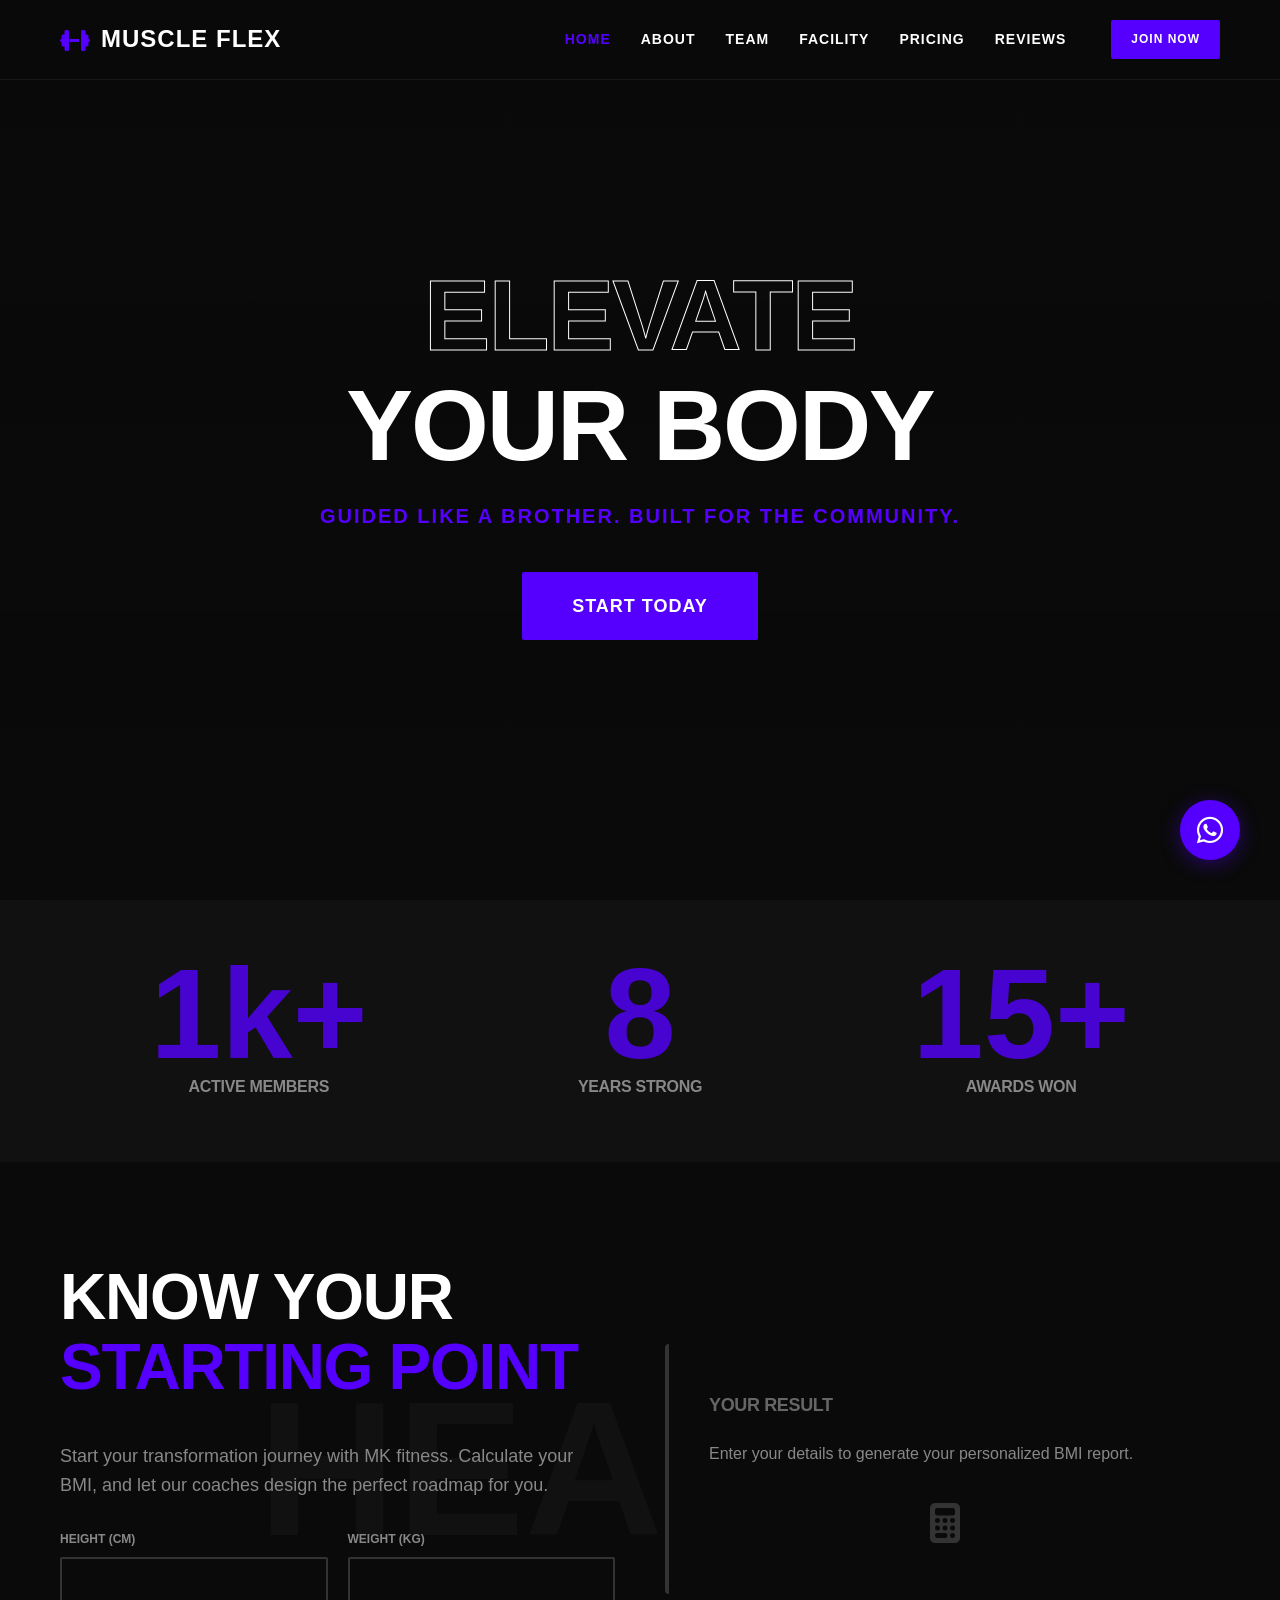
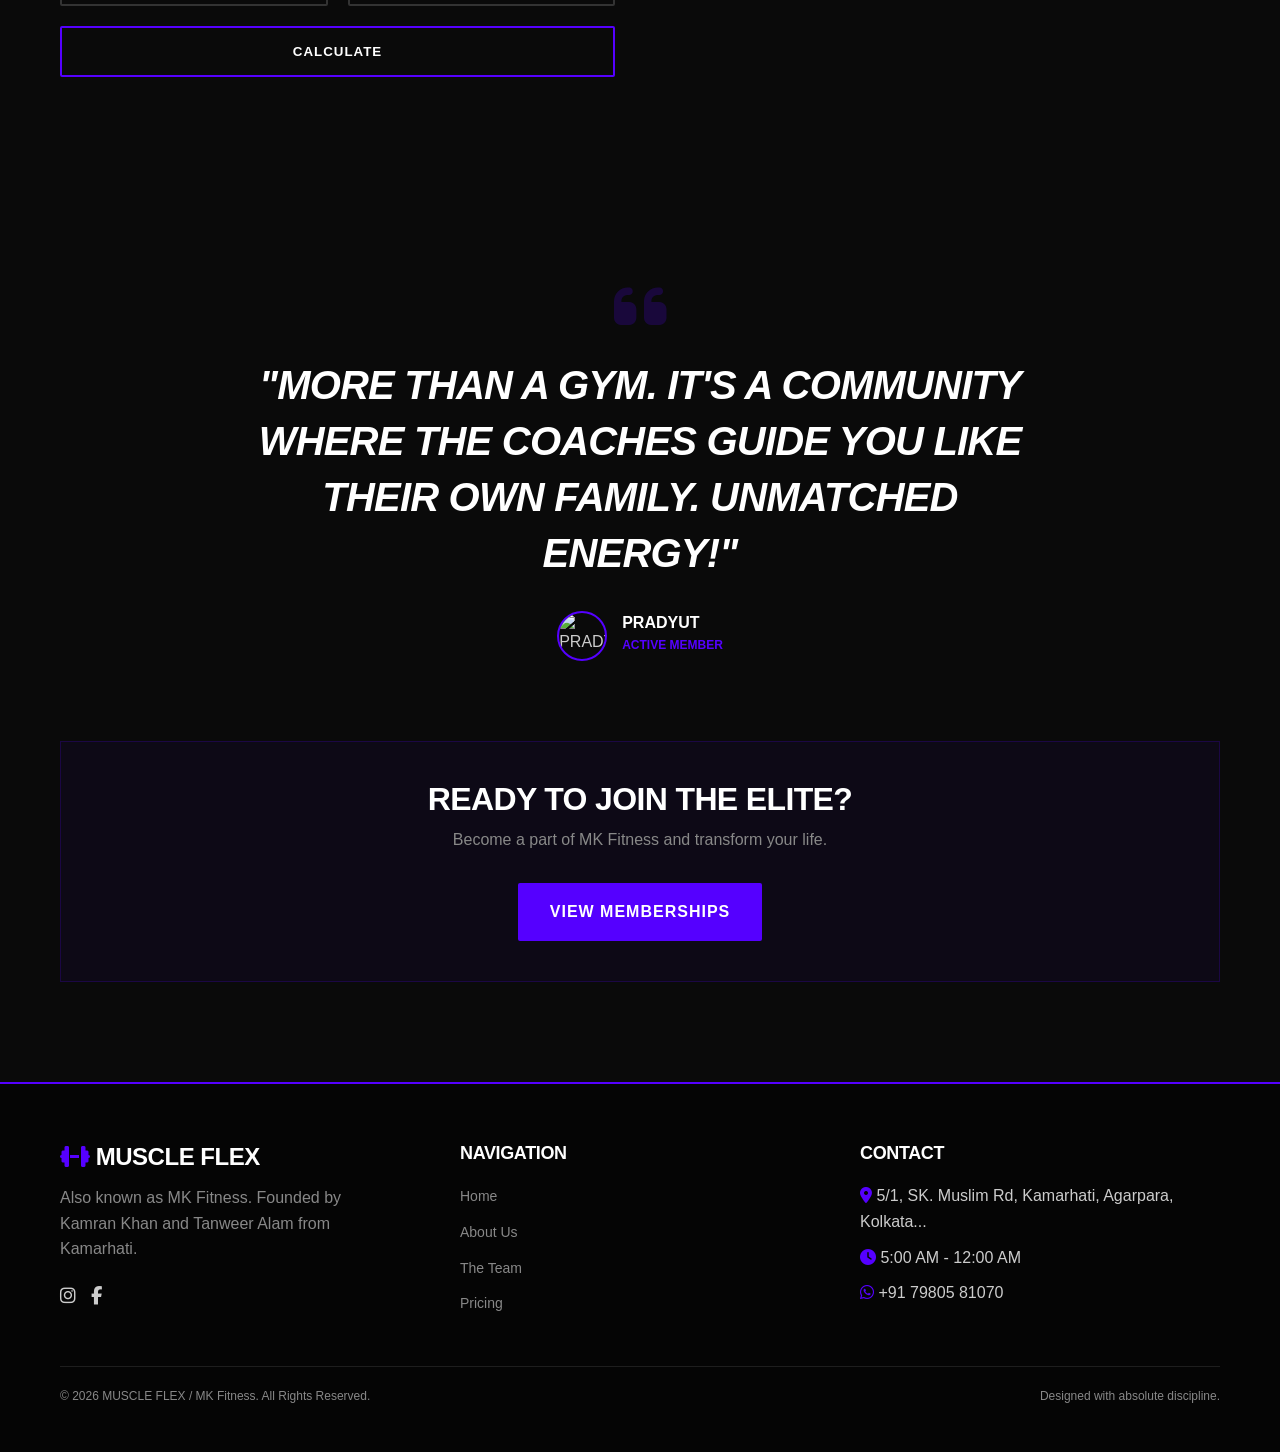
==== index.html @ 856dbb7d "Add files via upload" ====
<!DOCTYPE html>
<html lang="en">
<head>
    <meta charset="UTF-8">
    <meta name="viewport" content="width=device-width, initial-scale=1.0">
    <title>MUSCLE FLEX | MK Fitness</title>
    <meta name="description" content="MK Fitness - Guided Like a Brother. Built for the Community. Transform your body with experts Kamran Khan and Tanweer Alam in Kamarhati.">
    <!-- Font Awesome for Icons -->
    <link rel="stylesheet" href="https://cdnjs.cloudflare.com/ajax/libs/font-awesome/6.4.0/css/all.min.css">
    <link rel="stylesheet" href="style.css">
</head>
<body>

    <!-- Header Navigation -->
    <header>
        <div class="container nav-container">
            <a href="index.html" class="logo">
                <i class="fas fa-dumbbell"></i>
                MUSCLE FLEX
            </a>
            <button class="hamburger">
                <i class="fas fa-bars"></i>
            </button>
            <nav class="nav-links">
                <a href="index.html" class="active">Home</a>
                <a href="about.html">About</a>
                <a href="trainers.html">Team</a>
                <a href="gallery.html">Facility</a>
                <a href="pricing.html">Pricing</a>
                <a href="testimonials.html">Reviews</a>
                <a href="contact.html" class="btn" style="padding: 10px 20px; font-size: 12px; margin-left: 15px;">Join Now</a>
            </nav>
        </div>
    </header>

    <!-- Hero Section -->
    <section class="hero clip-bottom-right fade-in-section" style="background: linear-gradient(rgba(10, 10, 10, 0.5), rgba(10, 10, 10, 0.8)), url('assets/images/hero_bg_1772697426117.png') center/cover no-repeat; height: 100vh; display: flex; align-items: center; position: relative;">
        <div class="container section-relative text-center">
            <h1 class="hero-headline">
                <span style="color: transparent; -webkit-text-stroke: 1px var(--text-white);">ELEVATE</span>
                <br>YOUR BODY
            </h1>
            <p style="font-size: 20px; font-weight: 600; text-transform: uppercase; margin-bottom: 40px; letter-spacing: 2px;" class="text-purple">Guided Like a Brother. Built for the Community.</p>
            <a href="contact.html" class="btn" style="font-size: 18px; padding: 20px 50px;">START TODAY</a>
        </div>
    </section>

    <!-- Stats Bar -->
    <section class="stats-bar bg-dark" style="padding: 50px 0;">
        <div class="container" style="display: flex; justify-content: space-around; flex-wrap: wrap; text-align: center; gap: 30px;">
            <div class="fade-in-section delay-1">
                <div class="big-number">1k+</div>
                <h4 style="color: var(--text-muted);">ACTIVE MEMBERS</h4>
            </div>
            <div class="fade-in-section delay-2">
                <div class="big-number">8</div>
                <h4 style="color: var(--text-muted);">YEARS STRONG</h4>
            </div>
            <div class="fade-in-section delay-3">
                <div class="big-number">15+</div>
                <h4 style="color: var(--text-muted);">AWARDS WON</h4>
            </div>
        </div>
    </section>

    <!-- BMI Calculator -->
    <section class="bmi-calc section-padding bg-tertiary clip-both section-relative">
        <div class="ghost-text">HEALTH</div>
        <div class="container section-relative" style="display: grid; grid-template-columns: 1fr 1fr; gap: 50px; align-items: center;">
            <div class="fade-in-section">
                <h2 class="section-title">KNOW YOUR
                    <br><span class="text-purple">STARTING POINT</span>
                </h2>
                <p style="font-size: 18px; color: var(--text-muted);">Start your transformation journey with MK fitness. Calculate your BMI, and let our coaches design the perfect roadmap for you.</p>
                
                <form id="bmi-form" style="display: grid; grid-template-columns: 1fr 1fr; gap: 20px; margin-top: 30px;">
                    <div>
                        <label style="display: block; margin-bottom: 8px; font-size: 12px; font-weight: 700; color: var(--text-muted); text-transform: uppercase;">Height (cm)</label>
                        <input type="number" id="bmi-height" required style="width: 100%; padding: 15px; background: transparent; border: 2px solid #333; color: white; font-weight: 600; outline: none; transition: border 0.3s; border-radius: 2px;">
                    </div>
                    <div>
                        <label style="display: block; margin-bottom: 8px; font-size: 12px; font-weight: 700; color: var(--text-muted); text-transform: uppercase;">Weight (kg)</label>
                        <input type="number" id="bmi-weight" required style="width: 100%; padding: 15px; background: transparent; border: 2px solid #333; color: white; font-weight: 600; outline: none; transition: border 0.3s; border-radius: 2px;">
                    </div>
                    <button type="submit" class="btn btn-outline" style="grid-column: span 2;">CALCULATE</button>
                </form>
            </div>
            
            <div id="bmi-result" class="fade-in-section delay-2" style="background: var(--bg-primary); padding: 40px; border-left: 4px solid #333; border-radius: 4px; display: flex; flex-direction: column; justify-content: center; min-height: 250px;">
                <h3 style="color: #666; font-weight: 600; font-size: 18px;">YOUR RESULT</h3>
                <p style="color: var(--text-muted); margin-top: 10px;">Enter your details to generate your personalized BMI report.</p>
                <i class="fas fa-calculator" style="font-size: 40px; color: #333; margin-top: 20px; align-self: center;"></i>
            </div>
        </div>
    </section>

    <!-- Testimonial Snippet & CTA -->
    <section class="section-padding bg-primary clip-both">
        <div class="container text-center fade-in-section">
            <i class="fas fa-quote-left" style="font-size: 60px; color: var(--accent-purple); opacity: 0.2; margin-bottom: 20px;"></i>
            <h2 style="font-size: clamp(24px, 4vw, 40px); font-weight: 600; font-style: italic; max-width: 800px; margin: 0 auto; line-height: 1.4;">"More than a gym. It's a community where the coaches guide you like their own family. Unmatched energy!"</h2>
            <div style="margin-top: 30px; display: flex; align-items: center; justify-content: center; gap: 15px;">
                <img src="assets/images/avatar_pradyut_1772697678929.png" alt="PRADYUT" style="width: 50px; height: 50px; border-radius: 50%; border: 2px solid var(--accent-purple);">
                <div style="text-align: left;">
                    <strong style="color: var(--text-white); font-weight: 800; text-transform: uppercase; display: block; line-height: 1;">PRADYUT</strong>
                    <span style="color: var(--accent-purple); font-size: 12px; font-weight: 600;">ACTIVE MEMBER</span>
                </div>
            </div>
            
            <div style="margin-top: 80px; padding: 40px; background: rgba(85,0,255,0.05); border: 1px solid rgba(85,0,255,0.2);">
                <h3 style="font-size: 32px; margin-bottom: 10px;">READY TO JOIN THE ELITE?</h3>
                <p style="color: var(--text-muted); margin-bottom: 30px;">Become a part of MK Fitness and transform your life.</p>
                <a href="pricing.html" class="btn">VIEW MEMBERSHIPS</a>
            </div>
        </div>
    </section>

    <!-- Footer -->
    <footer>
        <div class="container">
            <div class="footer-content">
                <div class="footer-brand">
                    <h3 style="font-weight: 900;"><i class="fas fa-dumbbell text-purple"></i> MUSCLE FLEX</h3>
                    <p>Also known as MK Fitness. Founded by Kamran Khan and Tanweer Alam from Kamarhati.</p>
                    <div class="social-icons" style="margin-top: 20px;">
                        <a href="https://www.instagram.com/mk_fitness231/" target="_blank"><i class="fab fa-instagram"></i></a>
                        <a href="https://www.instagram.com/p/DUtfgLCE4Ok/" target="_blank"><i class="fab fa-facebook-f"></i></a>
                    </div>
                </div>
                
                <div class="footer-links">
                    <h4 style="color: var(--text-white); font-weight: 700;">NAVIGATION</h4>
                    <ul>
                        <li><a href="index.html">Home</a></li>
                        <li><a href="about.html">About Us</a></li>
                        <li><a href="trainers.html">The Team</a></li>
                        <li><a href="pricing.html">Pricing</a></li>
                    </ul>
                </div>

                <div class="footer-links">
                    <h4 style="color: var(--text-white); font-weight: 700;">CONTACT</h4>
                    <ul>
                        <li><i class="fas fa-map-marker-alt text-purple"></i> 5/1, SK. Muslim Rd, Kamarhati, Agarpara, Kolkata...</li>
                        <li><i class="fas fa-clock text-purple"></i> 5:00 AM - 12:00 AM</li>
                        <li><i class="fab fa-whatsapp text-purple"></i> +91 79805 81070</li>
                    </ul>
                </div>
            </div>
            
            <div class="footer-bottom">
                <p>&copy; 2026 MUSCLE FLEX / MK Fitness. All Rights Reserved.</p>
                <p>Designed with absolute discipline.</p>
            </div>
        </div>
    </footer>

    <!-- WhatsApp Floating Button -->
    <a href="https://wa.me/917980581070?text=Hi!%20I'm%20interested%20in%20joining%20MUSCLE%20FLEX%20%F0%9F%92%AA" class="whatsapp-float" target="_blank" aria-label="Chat on WhatsApp">
        <i class="fab fa-whatsapp"></i>
    </a>

    <script src="script.js"></script>
</body>
</html>
---- style.css ----
/* style.css - MUSCLE FLEX (MK Fitness) Design System */

:root {
  /* Colors */
  --bg-primary: #0A0A0A;
  --bg-secondary: #111111;
  --bg-tertiary: #161616;
  --accent-purple: #5500FF;
  --text-white: #FFFFFF;
  --text-light: #CCCCCC;
  --text-muted: #888888;
  
  /* Typography - Apple San Francisco / System UI */
  --font-system: -apple-system, BlinkMacSystemFont, "Segoe UI", Roboto, Helvetica, Arial, sans-serif, "Apple Color Emoji", "Segoe UI Emoji", "Segoe UI Symbol";
}

* {
  margin: 0;
  padding: 0;
  box-sizing: border-box;
}

html {
  scroll-behavior: smooth;
}

body {
  font-family: var(--font-system);
  background-color: var(--bg-primary);
  color: var(--text-light);
  line-height: 1.6;
  font-weight: 400;
  overflow-x: hidden;
  -webkit-font-smoothing: antialiased;
  -moz-osx-font-smoothing: grayscale;
}

/* Typography Base */
h1, h2, h3, h4, h5, h6 {
  color: var(--text-white);
  font-weight: 800; /* Apple heavy weight for headers */
  text-transform: uppercase;
  letter-spacing: -0.02em;
  line-height: 1.1;
  margin-bottom: 1rem;
}

p {
  margin-bottom: 1rem;
}

a {
  color: var(--text-white);
  text-decoration: none;
  transition: color 0.3s ease;
}

a:hover {
  color: var(--accent-purple);
}

img {
  max-width: 100%;
  display: block;
}

/* UI Elements */
.btn {
  display: inline-block;
  background-color: var(--accent-purple);
  color: var(--text-white);
  padding: 16px 32px;
  font-weight: 700;
  text-transform: uppercase;
  letter-spacing: 1px;
  border: none;
  border-radius: 2px;
  cursor: pointer;
  transition: transform 0.2s ease, background-color 0.2s ease;
  text-align: center;
}

.btn:hover {
  background-color: #6611ff; /* slightly lighter */
  transform: translateY(-2px);
  color: var(--text-white);
}

.btn-outline {
  background-color: transparent;
  border: 2px solid var(--accent-purple);
  color: var(--text-white);
}

.btn-outline:hover {
  background-color: var(--accent-purple);
}

/* Utilities */
.text-purple { color: var(--accent-purple); }
.text-white { color: var(--text-white); }
.text-muted { color: var(--text-muted); }
.bg-dark { background-color: var(--bg-secondary); }
.bg-darker { background-color: var(--bg-tertiary); }
.bg-purple { background-color: var(--accent-purple); }

.container {
  width: 100%;
  max-width: 1200px;
  margin: 0 auto;
  padding: 0 20px;
}

.section-padding {
  padding: 100px 0;
}

.text-center { text-align: center; }

/* Structural Effects */
.clip-bottom-right {
  clip-path: polygon(0 0, 100% 0, 100% 90%, 0 100%);
}

.clip-top-left {
  clip-path: polygon(0 10%, 100% 0, 100% 100%, 0 100%);
}

.clip-both {
  clip-path: polygon(0 5%, 100% 0, 100% 95%, 0 100%);
}

/* Backgrounds & Textures */
.ghost-text {
  position: absolute;
  top: 50%;
  left: 50%;
  transform: translate(-50%, -50%);
  font-size: clamp(100px, 15vw, 250px);
  font-weight: 900;
  color: rgba(255, 255, 255, 0.03);
  white-space: nowrap;
  pointer-events: none;
  z-index: 0;
  text-transform: uppercase;
  user-select: none;
}

.section-relative {
  position: relative;
  z-index: 1;
}

/* Typography specifics */
.hero-headline {
  font-size: clamp(50px, 8vw, 100px);
  margin-bottom: 20px;
}

.section-title {
  font-size: clamp(36px, 5vw, 64px);
  position: relative;
  display: inline-block;
  margin-bottom: 40px;
}

.big-number {
  font-size: clamp(80px, 10vw, 160px);
  font-weight: 900;
  color: var(--accent-purple);
  line-height: 1;
  opacity: 0.8;
  display: block;
}

.purple-slash {
  width: 4px;
  height: 80px;
  background-color: var(--accent-purple);
  transform: rotate(15deg);
  display: inline-block;
  margin: 0 20px;
}

/* Navigation */
header {
  position: fixed;
  top: 0;
  left: 0;
  width: 100%;
  z-index: 100;
  background-color: rgba(10, 10, 10, 0.9);
  backdrop-filter: blur(10px);
  padding: 20px 0;
  border-bottom: 1px solid rgba(255, 255, 255, 0.05);
  transition: all 0.3s ease;
}

header.scrolled {
  padding: 15px 0;
  background-color: rgba(10, 10, 10, 0.95);
}

.nav-container {
  display: flex;
  justify-content: space-between;
  align-items: center;
}

.logo {
  font-size: 24px;
  font-weight: 900;
  color: var(--text-white);
  display: flex;
  align-items: center;
  gap: 10px;
  letter-spacing: 1px;
}

.logo i {
  color: var(--accent-purple);
}

.nav-links {
  display: flex;
  gap: 30px;
  align-items: center;
}

.nav-links a {
  font-size: 14px;
  font-weight: 600;
  text-transform: uppercase;
  letter-spacing: 1px;
}

.nav-links a.active {
  color: var(--accent-purple);
}

.social-icons {
  display: flex;
  gap: 15px;
}

.social-icons a {
  color: var(--text-light);
  font-size: 18px;
}

.social-icons a:hover {
  color: var(--accent-purple);
  transform: scale(1.1);
}

.hamburger {
  display: none;
  cursor: pointer;
  background: none;
  border: none;
  color: white;
  font-size: 24px;
}

/* Footer */
footer {
  background-color: #050505;
  padding: 60px 0 30px;
  border-top: 2px solid var(--accent-purple);
}

.footer-content {
  display: grid;
  grid-template-columns: repeat(auto-fit, minmax(250px, 1fr));
  gap: 40px;
  margin-bottom: 40px;
}

.footer-brand h3 {
  font-size: 24px;
  margin-bottom: 15px;
}

.footer-brand p {
  color: var(--text-muted);
  max-width: 300px;
}

.footer-links h4 {
  font-size: 18px;
  margin-bottom: 20px;
}

.footer-links ul {
  list-style: none;
}

.footer-links li {
  margin-bottom: 10px;
}

.footer-links a {
  color: var(--text-muted);
  font-size: 14px;
}

.footer-links a:hover {
  color: var(--accent-purple);
  padding-left: 5px;
}

.footer-bottom {
  border-top: 1px solid rgba(255, 255, 255, 0.1);
  padding-top: 20px;
  display: flex;
  justify-content: space-between;
  align-items: center;
  color: var(--text-muted);
  font-size: 12px;
}

/* Floating WhatsApp Button */
.whatsapp-float {
  position: fixed;
  width: 60px;
  height: 60px;
  bottom: 40px;
  right: 40px;
  background-color: var(--accent-purple);
  color: #FFF;
  border-radius: 50px;
  text-align: center;
  font-size: 30px;
  box-shadow: 0px 4px 20px rgba(85, 0, 255, 0.4);
  z-index: 1000;
  display: flex;
  align-items: center;
  justify-content: center;
  transition: all 0.3s ease;
  animation: pulse-purple 2s infinite;
}

.whatsapp-float:hover {
  transform: scale(1.1);
  color: white;
}

@keyframes pulse-purple {
  0% { box-shadow: 0 0 0 0 rgba(85, 0, 255, 0.7); }
  70% { box-shadow: 0 0 0 15px rgba(85, 0, 255, 0); }
  100% { box-shadow: 0 0 0 0 rgba(85, 0, 255, 0); }
}

/* Animations */
.fade-in-section {
  opacity: 0;
  transform: translateY(30px);
  transition: opacity 0.8s ease-out, transform 0.8s ease-out;
  will-change: opacity, visibility;
}

.fade-in-section.is-visible {
  opacity: 1;
  transform: none;
}

.delay-1 { transition-delay: 0.1s; }
.delay-2 { transition-delay: 0.2s; }
.delay-3 { transition-delay: 0.3s; }

/* Responsive adjustments */
@media (max-width: 992px) {
  .nav-links {
    display: none;
  }
  
  .hamburger {
    display: block;
  }

  .nav-links.active {
    display: flex;
    flex-direction: column;
    position: absolute;
    top: 100%;
    left: 0;
    width: 100%;
    background-color: var(--bg-primary);
    padding: 20px;
    border-bottom: 1px solid rgba(255, 255, 255, 0.1);
  }

  .clip-bottom-right { clip-path: polygon(0 0, 100% 0, 100% 95%, 0 100%); }
  .clip-top-left { clip-path: polygon(0 5%, 100% 0, 100% 100%, 0 100%); }
}

@media (max-width: 768px) {
  .section-padding { padding: 60px 0; }
  .whatsapp-float { bottom: 20px; right: 20px; width: 50px; height: 50px; font-size: 24px; }
  .footer-bottom { flex-direction: column; gap: 10px; text-align: center; }
}
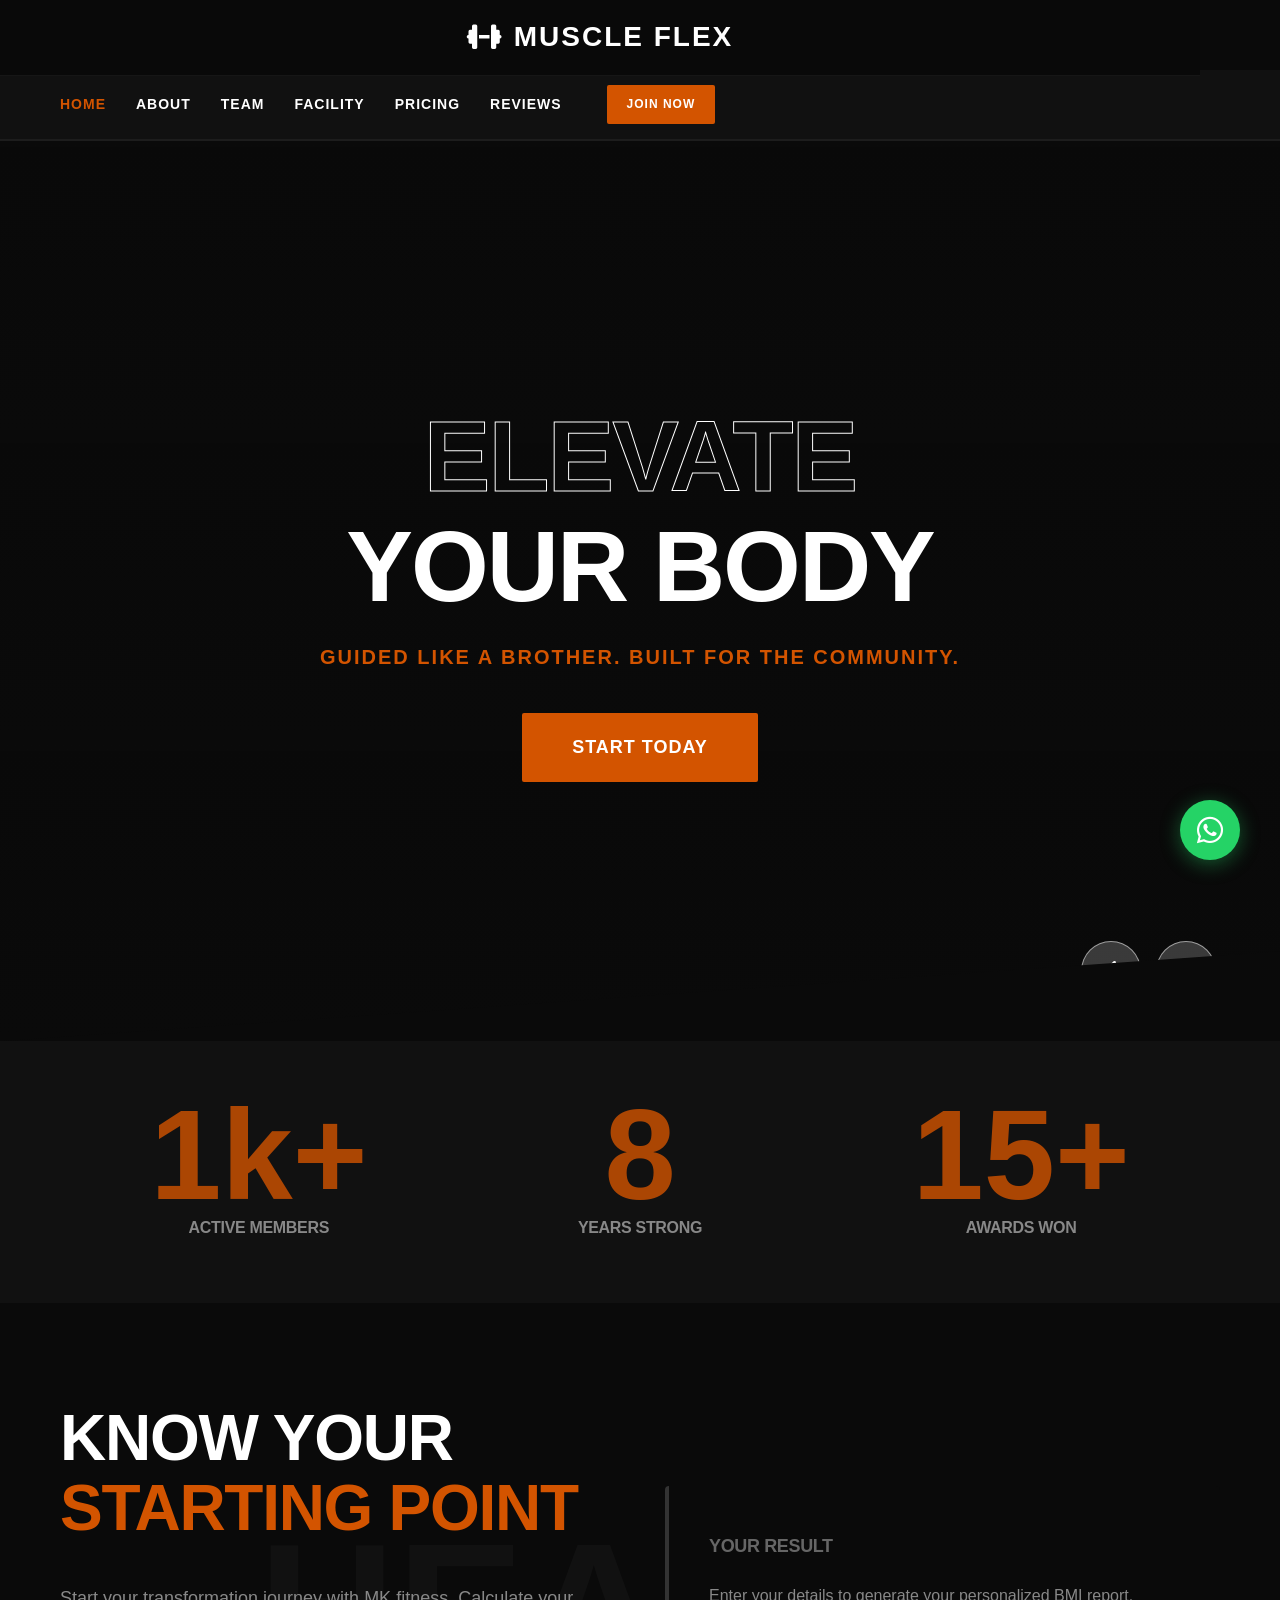
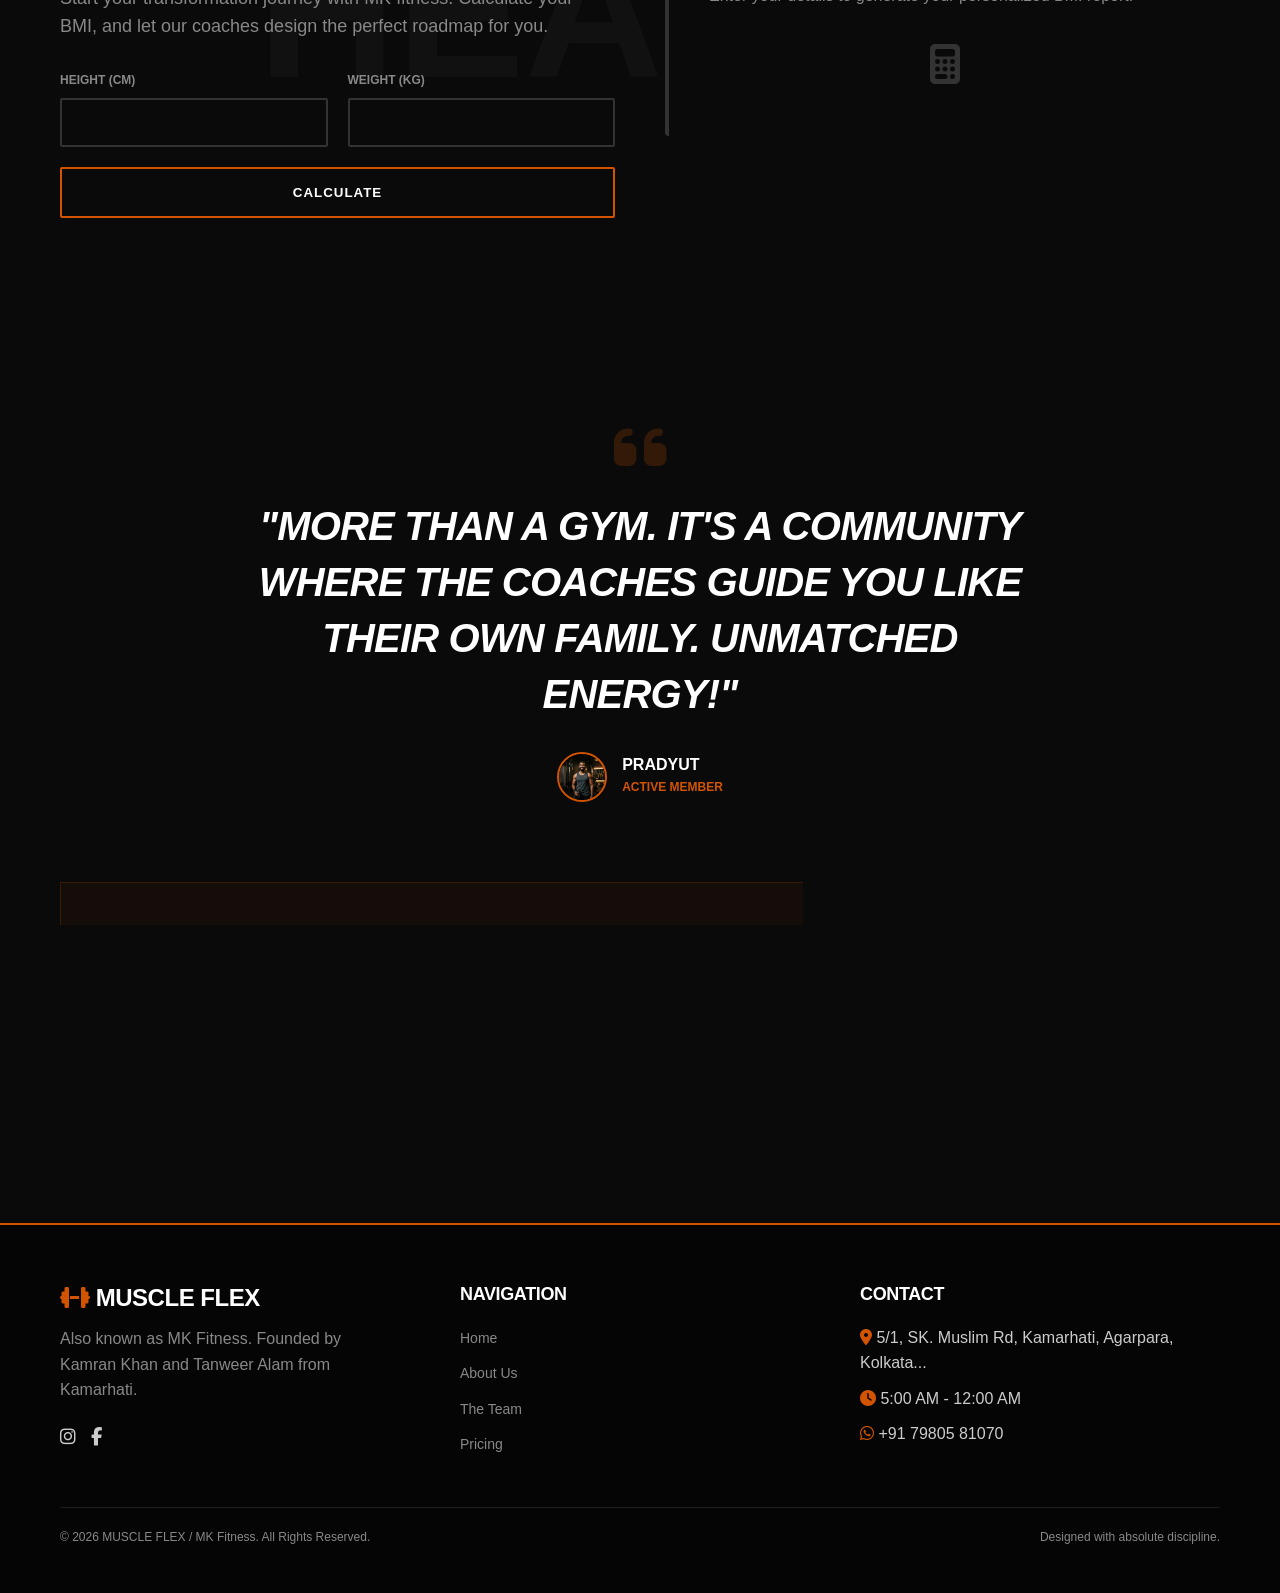
==== commit f36345f1: "Update index.html" ====
--- a/index.html
+++ b/index.html
@@ -1,53 +1,94 @@
 <!DOCTYPE html>
 <html lang="en">
+
 <head>
     <meta charset="UTF-8">
     <meta name="viewport" content="width=device-width, initial-scale=1.0">
     <title>MUSCLE FLEX | MK Fitness</title>
-    <meta name="description" content="MK Fitness - Guided Like a Brother. Built for the Community. Transform your body with experts Kamran Khan and Tanweer Alam in Kamarhati.">
+    <meta name="description"
+        content="MK Fitness - Guided Like a Brother. Built for the Community. Transform your body with experts Kamran Khan and Tanweer Alam in Kamarhati.">
     <!-- Font Awesome for Icons -->
     <link rel="stylesheet" href="https://cdnjs.cloudflare.com/ajax/libs/font-awesome/6.4.0/css/all.min.css">
     <link rel="stylesheet" href="style.css">
 </head>
+
 <body>
 
     <!-- Header Navigation -->
     <header>
-        <div class="container nav-container">
+        <div class="container logo-container">
             <a href="index.html" class="logo">
                 <i class="fas fa-dumbbell"></i>
                 MUSCLE FLEX
             </a>
-            <button class="hamburger">
-                <i class="fas fa-bars"></i>
-            </button>
-            <nav class="nav-links">
-                <a href="index.html" class="active">Home</a>
-                <a href="about.html">About</a>
-                <a href="trainers.html">Team</a>
-                <a href="gallery.html">Facility</a>
-                <a href="pricing.html">Pricing</a>
-                <a href="testimonials.html">Reviews</a>
-                <a href="contact.html" class="btn" style="padding: 10px 20px; font-size: 12px; margin-left: 15px;">Join Now</a>
-            </nav>
         </div>
     </header>
+    <div class="main-nav">
+        <div class="container" style="position: relative;">
+            <button class="nav-scroll-btn scroll-left"><i class="fas fa-chevron-left"></i></button>
+            <div class="nav-scroll-container">
+                <nav class="nav-links">
+                    <a href="index.html">Home</a>
+                    <a href="about.html">About</a>
+                    <a href="trainers.html">Team</a>
+                    <a href="gallery.html">Facility</a>
+                    <a href="pricing.html">Pricing</a>
+                    <a href="testimonials.html">Reviews</a>
+                    <a href="contact.html" class="btn" style="padding: 10px 20px; font-size: 12px; margin-left: 15px;">Join Now</a>
+                </nav>
+            </div>
+            <button class="nav-scroll-btn scroll-right"><i class="fas fa-chevron-right"></i></button>
+        </div>
+    </div>
 
     <!-- Hero Section -->
-    <section class="hero clip-bottom-right fade-in-section" style="background: linear-gradient(rgba(10, 10, 10, 0.5), rgba(10, 10, 10, 0.8)), url('assets/images/hero_bg_1772697426117.png') center/cover no-repeat; height: 100vh; display: flex; align-items: center; position: relative;">
+    <section class="hero clip-bottom-right fade-in-section"
+        style="height: 100vh; display: flex; align-items: center; position: relative;">
+
+        <!-- Image Slider -->
+        <div class="hero-slider" id="homeSlider">
+            <div class="hero-slide active" style="background-image: url('assets/images/hero_bg_1772697426117.png');">
+            </div>
+            <div class="hero-slide"
+                style="background-image: url('https://images.unsplash.com/photo-1534438327276-14e5300c3a48?q=80&w=1470&auto=format&fit=crop');">
+            </div>
+            <div class="hero-slide"
+                style="background-image: url('https://images.unsplash.com/photo-1581009146145-b5ef050c2e1e?q=80&w=1470&auto=format&fit=crop');">
+            </div>
+            <div class="hero-slide"
+                style="background-image: url('https://images.unsplash.com/photo-1540497077202-7c8a3999166f?q=80&w=1470&auto=format&fit=crop');">
+            </div>
+            <div class="hero-slide"
+                style="background-image: url('https://images.unsplash.com/photo-1517836357463-d25dfeac3438?q=80&w=1470&auto=format&fit=crop');">
+            </div>
+            <div class="hero-slide"
+                style="background-image: url('https://images.unsplash.com/photo-1571019614242-c5c5dee9f50b?q=80&w=1470&auto=format&fit=crop');">
+            </div>
+            <div class="hero-slide"
+                style="background-image: url('https://images.unsplash.com/photo-1554224155-6726b3ff858f?q=80&w=1511&auto=format&fit=crop');">
+            </div>
+        </div>
+
+        <div class="slider-controls">
+            <button class="slider-btn prev-slide" id="sliderPrev"><i class="fas fa-chevron-left"></i></button>
+            <button class="slider-btn next-slide" id="sliderNext"><i class="fas fa-chevron-right"></i></button>
+        </div>
+
         <div class="container section-relative text-center">
             <h1 class="hero-headline">
                 <span style="color: transparent; -webkit-text-stroke: 1px var(--text-white);">ELEVATE</span>
                 <br>YOUR BODY
             </h1>
-            <p style="font-size: 20px; font-weight: 600; text-transform: uppercase; margin-bottom: 40px; letter-spacing: 2px;" class="text-purple">Guided Like a Brother. Built for the Community.</p>
+            <p style="font-size: 20px; font-weight: 600; text-transform: uppercase; margin-bottom: 40px; letter-spacing: 2px;"
+                class="text-orange">Guided Like a Brother. Built for the Community.</p>
             <a href="contact.html" class="btn" style="font-size: 18px; padding: 20px 50px;">START TODAY</a>
         </div>
     </section>
 
     <!-- Stats Bar -->
     <section class="stats-bar bg-dark" style="padding: 50px 0;">
-        <div class="container" style="display: flex; justify-content: space-around; flex-wrap: wrap; text-align: center; gap: 30px;">
+        <div class="container"
+            style="display: flex; justify-content: space-around; flex-wrap: wrap; text-align: center; gap: 30px;">
             <div class="fade-in-section delay-1">
                 <div class="big-number">1k+</div>
                 <h4 style="color: var(--text-muted);">ACTIVE MEMBERS</h4>
@@ -66,30 +107,41 @@
     <!-- BMI Calculator -->
     <section class="bmi-calc section-padding bg-tertiary clip-both section-relative">
         <div class="ghost-text">HEALTH</div>
-        <div class="container section-relative" style="display: grid; grid-template-columns: 1fr 1fr; gap: 50px; align-items: center;">
+        <div class="container section-relative"
+            style="display: grid; grid-template-columns: 1fr 1fr; gap: 50px; align-items: center;">
             <div class="fade-in-section">
                 <h2 class="section-title">KNOW YOUR
-                    <br><span class="text-purple">STARTING POINT</span>
+                    <br><span class="text-orange">STARTING POINT</span>
                 </h2>
-                <p style="font-size: 18px; color: var(--text-muted);">Start your transformation journey with MK fitness. Calculate your BMI, and let our coaches design the perfect roadmap for you.</p>
-                
+                <p style="font-size: 18px; color: var(--text-muted);">Start your transformation journey with MK fitness.
+                    Calculate your BMI, and let our coaches design the perfect roadmap for you.</p>
+
                 <form id="bmi-form" style="display: grid; grid-template-columns: 1fr 1fr; gap: 20px; margin-top: 30px;">
                     <div>
-                        <label style="display: block; margin-bottom: 8px; font-size: 12px; font-weight: 700; color: var(--text-muted); text-transform: uppercase;">Height (cm)</label>
-                        <input type="number" id="bmi-height" required style="width: 100%; padding: 15px; background: transparent; border: 2px solid #333; color: white; font-weight: 600; outline: none; transition: border 0.3s; border-radius: 2px;">
+                        <label
+                            style="display: block; margin-bottom: 8px; font-size: 12px; font-weight: 700; color: var(--text-muted); text-transform: uppercase;">Height
+                            (cm)</label>
+                        <input type="number" id="bmi-height" required
+                            style="width: 100%; padding: 15px; background: transparent; border: 2px solid #333; color: white; font-weight: 600; outline: none; transition: border 0.3s; border-radius: 2px;">
                     </div>
                     <div>
-                        <label style="display: block; margin-bottom: 8px; font-size: 12px; font-weight: 700; color: var(--text-muted); text-transform: uppercase;">Weight (kg)</label>
-                        <input type="number" id="bmi-weight" required style="width: 100%; padding: 15px; background: transparent; border: 2px solid #333; color: white; font-weight: 600; outline: none; transition: border 0.3s; border-radius: 2px;">
+                        <label
+                            style="display: block; margin-bottom: 8px; font-size: 12px; font-weight: 700; color: var(--text-muted); text-transform: uppercase;">Weight
+                            (kg)</label>
+                        <input type="number" id="bmi-weight" required
+                            style="width: 100%; padding: 15px; background: transparent; border: 2px solid #333; color: white; font-weight: 600; outline: none; transition: border 0.3s; border-radius: 2px;">
                     </div>
                     <button type="submit" class="btn btn-outline" style="grid-column: span 2;">CALCULATE</button>
                 </form>
             </div>
-            
-            <div id="bmi-result" class="fade-in-section delay-2" style="background: var(--bg-primary); padding: 40px; border-left: 4px solid #333; border-radius: 4px; display: flex; flex-direction: column; justify-content: center; min-height: 250px;">
+
+            <div id="bmi-result" class="fade-in-section delay-2"
+                style="background: var(--bg-primary); padding: 40px; border-left: 4px solid #333; border-radius: 4px; display: flex; flex-direction: column; justify-content: center; min-height: 250px;">
                 <h3 style="color: #666; font-weight: 600; font-size: 18px;">YOUR RESULT</h3>
-                <p style="color: var(--text-muted); margin-top: 10px;">Enter your details to generate your personalized BMI report.</p>
-                <i class="fas fa-calculator" style="font-size: 40px; color: #333; margin-top: 20px; align-self: center;"></i>
+                <p style="color: var(--text-muted); margin-top: 10px;">Enter your details to generate your personalized
+                    BMI report.</p>
+                <i class="fas fa-calculator"
+                    style="font-size: 40px; color: #333; margin-top: 20px; align-self: center;"></i>
             </div>
         </div>
     </section>
@@ -97,19 +149,27 @@
     <!-- Testimonial Snippet & CTA -->
     <section class="section-padding bg-primary clip-both">
         <div class="container text-center fade-in-section">
-            <i class="fas fa-quote-left" style="font-size: 60px; color: var(--accent-purple); opacity: 0.2; margin-bottom: 20px;"></i>
-            <h2 style="font-size: clamp(24px, 4vw, 40px); font-weight: 600; font-style: italic; max-width: 800px; margin: 0 auto; line-height: 1.4;">"More than a gym. It's a community where the coaches guide you like their own family. Unmatched energy!"</h2>
+            <i class="fas fa-quote-left"
+                style="font-size: 60px; color: var(--accent-orange); opacity: 0.2; margin-bottom: 20px;"></i>
+            <h2
+                style="font-size: clamp(24px, 4vw, 40px); font-weight: 600; font-style: italic; max-width: 800px; margin: 0 auto; line-height: 1.4;">
+                "More than a gym. It's a community where the coaches guide you like their own family. Unmatched energy!"
+            </h2>
             <div style="margin-top: 30px; display: flex; align-items: center; justify-content: center; gap: 15px;">
-                <img src="assets/images/avatar_pradyut_1772697678929.png" alt="PRADYUT" style="width: 50px; height: 50px; border-radius: 50%; border: 2px solid var(--accent-purple);">
+                <img src="assets/images/avatar_pradyut_1772697678929.png" alt="PRADYUT"
+                    style="width: 50px; height: 50px; border-radius: 50%; border: 2px solid var(--accent-orange);">
                 <div style="text-align: left;">
-                    <strong style="color: var(--text-white); font-weight: 800; text-transform: uppercase; display: block; line-height: 1;">PRADYUT</strong>
-                    <span style="color: var(--accent-purple); font-size: 12px; font-weight: 600;">ACTIVE MEMBER</span>
-                </div>
-            </div>
-            
-            <div style="margin-top: 80px; padding: 40px; background: rgba(85,0,255,0.05); border: 1px solid rgba(85,0,255,0.2);">
+                    <strong
+                        style="color: var(--text-white); font-weight: 800; text-transform: uppercase; display: block; line-height: 1;">PRADYUT</strong>
+                    <span style="color: var(--accent-orange); font-size: 12px; font-weight: 600;">ACTIVE MEMBER</span>
+                </div>
+            </div>
+
+            <div
+                style="margin-top: 80px; padding: 40px; background: rgba(211,84,0,0.05); border: 1px solid rgba(211,84,0,0.2);">
                 <h3 style="font-size: 32px; margin-bottom: 10px;">READY TO JOIN THE ELITE?</h3>
-                <p style="color: var(--text-muted); margin-bottom: 30px;">Become a part of MK Fitness and transform your life.</p>
+                <p style="color: var(--text-muted); margin-bottom: 30px;">Become a part of MK Fitness and transform your
+                    life.</p>
                 <a href="pricing.html" class="btn">VIEW MEMBERSHIPS</a>
             </div>
         </div>
@@ -120,14 +180,16 @@
         <div class="container">
             <div class="footer-content">
                 <div class="footer-brand">
-                    <h3 style="font-weight: 900;"><i class="fas fa-dumbbell text-purple"></i> MUSCLE FLEX</h3>
+                    <h3 style="font-weight: 900;"><i class="fas fa-dumbbell text-orange"></i> MUSCLE FLEX</h3>
                     <p>Also known as MK Fitness. Founded by Kamran Khan and Tanweer Alam from Kamarhati.</p>
                     <div class="social-icons" style="margin-top: 20px;">
-                        <a href="https://www.instagram.com/mk_fitness231/" target="_blank"><i class="fab fa-instagram"></i></a>
-                        <a href="https://www.instagram.com/p/DUtfgLCE4Ok/" target="_blank"><i class="fab fa-facebook-f"></i></a>
+                        <a href="https://www.instagram.com/mk_fitness231/" target="_blank"><i
+                                class="fab fa-instagram"></i></a>
+                        <a href="https://www.instagram.com/p/DUtfgLCE4Ok/" target="_blank"><i
+                                class="fab fa-facebook-f"></i></a>
                     </div>
                 </div>
-                
+
                 <div class="footer-links">
                     <h4 style="color: var(--text-white); font-weight: 700;">NAVIGATION</h4>
                     <ul>
@@ -141,13 +203,14 @@
                 <div class="footer-links">
                     <h4 style="color: var(--text-white); font-weight: 700;">CONTACT</h4>
                     <ul>
-                        <li><i class="fas fa-map-marker-alt text-purple"></i> 5/1, SK. Muslim Rd, Kamarhati, Agarpara, Kolkata...</li>
-                        <li><i class="fas fa-clock text-purple"></i> 5:00 AM - 12:00 AM</li>
-                        <li><i class="fab fa-whatsapp text-purple"></i> +91 79805 81070</li>
+                        <li><i class="fas fa-map-marker-alt text-orange"></i> 5/1, SK. Muslim Rd, Kamarhati, Agarpara,
+                            Kolkata...</li>
+                        <li><i class="fas fa-clock text-orange"></i> 5:00 AM - 12:00 AM</li>
+                        <li><i class="fab fa-whatsapp text-orange"></i> +91 79805 81070</li>
                     </ul>
                 </div>
             </div>
-            
+
             <div class="footer-bottom">
                 <p>&copy; 2026 MUSCLE FLEX / MK Fitness. All Rights Reserved.</p>
                 <p>Designed with absolute discipline.</p>
@@ -156,10 +219,12 @@
     </footer>
 
     <!-- WhatsApp Floating Button -->
-    <a href="https://wa.me/917980581070?text=Hi!%20I'm%20interested%20in%20joining%20MUSCLE%20FLEX%20%F0%9F%92%AA" class="whatsapp-float" target="_blank" aria-label="Chat on WhatsApp">
+    <a href="https://wa.me/917980581070?text=Hi!%20I'm%20interested%20in%20joining%20MUSCLE%20FLEX%20%F0%9F%92%AA"
+        class="whatsapp-float" target="_blank" aria-label="Chat on WhatsApp">
         <i class="fab fa-whatsapp"></i>
     </a>
 
     <script src="script.js"></script>
 </body>
+
 </html>
--- a/style.css
+++ b/style.css
@@ -5,11 +5,12 @@
   --bg-primary: #0A0A0A;
   --bg-secondary: #111111;
   --bg-tertiary: #161616;
-  --accent-purple: #5500FF;
+  --accent-orange: #D35400;
+  /* Deep Burnt Orange */
   --text-white: #FFFFFF;
   --text-light: #CCCCCC;
   --text-muted: #888888;
-  
+
   /* Typography - Apple San Francisco / System UI */
   --font-system: -apple-system, BlinkMacSystemFont, "Segoe UI", Roboto, Helvetica, Arial, sans-serif, "Apple Color Emoji", "Segoe UI Emoji", "Segoe UI Symbol";
 }
@@ -36,9 +37,15 @@
 }
 
 /* Typography Base */
-h1, h2, h3, h4, h5, h6 {
-  color: var(--text-white);
-  font-weight: 800; /* Apple heavy weight for headers */
+h1,
+h2,
+h3,
+h4,
+h5,
+h6 {
+  color: var(--text-white);
+  font-weight: 800;
+  /* Apple heavy weight for headers */
   text-transform: uppercase;
   letter-spacing: -0.02em;
   line-height: 1.1;
@@ -56,7 +63,7 @@
 }
 
 a:hover {
-  color: var(--accent-purple);
+  color: var(--accent-orange);
 }
 
 img {
@@ -67,7 +74,7 @@
 /* UI Elements */
 .btn {
   display: inline-block;
-  background-color: var(--accent-purple);
+  background-color: var(--accent-orange);
   color: var(--text-white);
   padding: 16px 32px;
   font-weight: 700;
@@ -81,28 +88,46 @@
 }
 
 .btn:hover {
-  background-color: #6611ff; /* slightly lighter */
+  background-color: #E65C00;
+  /* Slightly lighter orange */
   transform: translateY(-2px);
   color: var(--text-white);
 }
 
 .btn-outline {
   background-color: transparent;
-  border: 2px solid var(--accent-purple);
+  border: 2px solid var(--accent-orange);
   color: var(--text-white);
 }
 
 .btn-outline:hover {
-  background-color: var(--accent-purple);
+  background-color: var(--accent-orange);
 }
 
 /* Utilities */
-.text-purple { color: var(--accent-purple); }
-.text-white { color: var(--text-white); }
-.text-muted { color: var(--text-muted); }
-.bg-dark { background-color: var(--bg-secondary); }
-.bg-darker { background-color: var(--bg-tertiary); }
-.bg-purple { background-color: var(--accent-purple); }
+.text-orange {
+  color: var(--accent-orange);
+}
+
+.text-white {
+  color: var(--text-white);
+}
+
+.text-muted {
+  color: var(--text-muted);
+}
+
+.bg-dark {
+  background-color: var(--bg-secondary);
+}
+
+.bg-darker {
+  background-color: var(--bg-tertiary);
+}
+
+.bg-orange {
+  background-color: var(--accent-orange);
+}
 
 .container {
   width: 100%;
@@ -115,7 +140,9 @@
   padding: 100px 0;
 }
 
-.text-center { text-align: center; }
+.text-center {
+  text-align: center;
+}
 
 /* Structural Effects */
 .clip-bottom-right {
@@ -157,6 +184,75 @@
   margin-bottom: 20px;
 }
 
+/* Image Slider */
+.hero-slider {
+  position: absolute;
+  top: 0;
+  left: 0;
+  width: 100%;
+  height: 100%;
+  z-index: 0;
+  overflow: hidden;
+}
+
+.hero-slide {
+  position: absolute;
+  top: 0;
+  left: 0;
+  width: 100%;
+  height: 100%;
+  opacity: 0;
+  transition: opacity 0.8s ease-in-out;
+  background-size: cover;
+  background-position: center;
+}
+
+.hero-slide::after {
+  content: '';
+  position: absolute;
+  top: 0;
+  left: 0;
+  width: 100%;
+  height: 100%;
+  background: linear-gradient(rgba(10, 10, 10, 0.5), rgba(10, 10, 10, 0.8));
+}
+
+.hero-slide.active {
+  opacity: 1;
+}
+
+.slider-controls {
+  position: absolute;
+  bottom: 40px;
+  right: 5%;
+  display: flex;
+  gap: 15px;
+  z-index: 50;
+  /* Increased to ensure it's above the text and overlay */
+}
+
+.slider-btn {
+  background: rgba(255, 255, 255, 0.2);
+  border: 1px solid rgba(255, 255, 255, 0.5);
+  color: var(--text-white);
+  width: 60px;
+  /* Made slightly larger */
+  height: 60px;
+  border-radius: 50%;
+  display: flex;
+  align-items: center;
+  justify-content: center;
+  cursor: pointer;
+  transition: all 0.3s ease;
+  font-size: 24px;
+}
+
+.slider-btn:hover {
+  background: var(--accent-orange);
+  border-color: var(--accent-orange);
+  transform: scale(1.1);
+}
+
 .section-title {
   font-size: clamp(36px, 5vw, 64px);
   position: relative;
@@ -167,58 +263,64 @@
 .big-number {
   font-size: clamp(80px, 10vw, 160px);
   font-weight: 900;
-  color: var(--accent-purple);
+  color: var(--accent-orange);
   line-height: 1;
   opacity: 0.8;
   display: block;
 }
 
-.purple-slash {
+.orange-slash {
   width: 4px;
   height: 80px;
-  background-color: var(--accent-purple);
+  background-color: var(--accent-orange);
   transform: rotate(15deg);
   display: inline-block;
   margin: 0 20px;
 }
 
-/* Navigation */
+/* Navigation Layout Resign */
 header {
+  position: relative;
+  /* Remove the old fixed setup for the entire header block */
+  z-index: 100;
+  width: 100%;
+}
+
+.logo-container {
   position: fixed;
   top: 0;
   left: 0;
   width: 100%;
-  z-index: 100;
-  background-color: rgba(10, 10, 10, 0.9);
+  background-color: rgba(10, 10, 10, 0.95);
   backdrop-filter: blur(10px);
-  padding: 20px 0;
+  padding: 15px 0;
   border-bottom: 1px solid rgba(255, 255, 255, 0.05);
-  transition: all 0.3s ease;
-}
-
-header.scrolled {
+  z-index: 101;
+  text-align: center;
+}
+
+.logo {
+  font-size: 28px;
+  font-weight: 900;
+  color: var(--text-white);
+  display: inline-flex;
+  align-items: center;
+  justify-content: center;
+  gap: 10px;
+  letter-spacing: 2px;
+}
+
+.main-nav {
+  position: relative;
+  margin-top: 70px;
+  /* offset the fixed logo height */
+  background: var(--bg-secondary);
   padding: 15px 0;
-  background-color: rgba(10, 10, 10, 0.95);
-}
-
-.nav-container {
+  border-bottom: 2px solid rgba(255, 255, 255, 0.05);
   display: flex;
-  justify-content: space-between;
+  justify-content: center;
   align-items: center;
-}
-
-.logo {
-  font-size: 24px;
-  font-weight: 900;
-  color: var(--text-white);
-  display: flex;
-  align-items: center;
-  gap: 10px;
-  letter-spacing: 1px;
-}
-
-.logo i {
-  color: var(--accent-purple);
+  z-index: 99;
 }
 
 .nav-links {
@@ -235,7 +337,7 @@
 }
 
 .nav-links a.active {
-  color: var(--accent-purple);
+  color: var(--accent-orange);
 }
 
 .social-icons {
@@ -249,24 +351,29 @@
 }
 
 .social-icons a:hover {
-  color: var(--accent-purple);
+  color: var(--accent-orange);
   transform: scale(1.1);
 }
 
-.hamburger {
+.nav-scroll-btn {
   display: none;
+  background: var(--bg-tertiary);
+  border: 1px solid rgba(255, 255, 255, 0.1);
+  color: var(--text-white);
+  border-radius: 50%;
+  width: 30px;
+  height: 30px;
   cursor: pointer;
-  background: none;
-  border: none;
-  color: white;
-  font-size: 24px;
+  z-index: 102;
+  align-items: center;
+  justify-content: center;
 }
 
 /* Footer */
 footer {
   background-color: #050505;
   padding: 60px 0 30px;
-  border-top: 2px solid var(--accent-purple);
+  border-top: 2px solid var(--accent-orange);
 }
 
 .footer-content {
@@ -305,7 +412,7 @@
 }
 
 .footer-links a:hover {
-  color: var(--accent-purple);
+  color: var(--accent-orange);
   padding-left: 5px;
 }
 
@@ -326,18 +433,19 @@
   height: 60px;
   bottom: 40px;
   right: 40px;
-  background-color: var(--accent-purple);
+  background-color: #25D366;
+  /* Official WhatsApp Green */
   color: #FFF;
   border-radius: 50px;
   text-align: center;
   font-size: 30px;
-  box-shadow: 0px 4px 20px rgba(85, 0, 255, 0.4);
+  box-shadow: 0px 4px 20px rgba(37, 211, 102, 0.4);
   z-index: 1000;
   display: flex;
   align-items: center;
   justify-content: center;
   transition: all 0.3s ease;
-  animation: pulse-purple 2s infinite;
+  animation: pulse-green 2s infinite;
 }
 
 .whatsapp-float:hover {
@@ -345,10 +453,18 @@
   color: white;
 }
 
-@keyframes pulse-purple {
-  0% { box-shadow: 0 0 0 0 rgba(85, 0, 255, 0.7); }
-  70% { box-shadow: 0 0 0 15px rgba(85, 0, 255, 0); }
-  100% { box-shadow: 0 0 0 0 rgba(85, 0, 255, 0); }
+@keyframes pulse-green {
+  0% {
+    box-shadow: 0 0 0 0 rgba(37, 211, 102, 0.7);
+  }
+
+  70% {
+    box-shadow: 0 0 0 15px rgba(37, 211, 102, 0);
+  }
+
+  100% {
+    box-shadow: 0 0 0 0 rgba(37, 211, 102, 0);
+  }
 }
 
 /* Animations */
@@ -364,38 +480,210 @@
   transform: none;
 }
 
-.delay-1 { transition-delay: 0.1s; }
-.delay-2 { transition-delay: 0.2s; }
-.delay-3 { transition-delay: 0.3s; }
+.delay-1 {
+  transition-delay: 0.1s;
+}
+
+.delay-2 {
+  transition-delay: 0.2s;
+}
+
+.delay-3 {
+  transition-delay: 0.3s;
+}
 
 /* Responsive adjustments */
+@media (max-width: 1200px) {
+  .container {
+    padding: 0 5%;
+  }
+}
+
 @media (max-width: 992px) {
+
+  /* Mobile Navigation Container & Scrolling */
+  .main-nav {
+    padding: 10px 15px;
+    /* Adjust padding for mobile */
+    justify-content: flex-start;
+    /* Align left to allow scrolling */
+    position: relative;
+  }
+
+  .nav-scroll-container {
+    overflow-x: auto;
+    -webkit-overflow-scrolling: touch;
+    width: 100%;
+    scrollbar-width: none;
+    /* Hide scrollbar Firefox */
+  }
+
+  .nav-scroll-container::-webkit-scrollbar {
+    display: none;
+    /* Hide scrollbar Chrome/Safari */
+  }
+
   .nav-links {
-    display: none;
-  }
-  
-  .hamburger {
-    display: block;
-  }
-
-  .nav-links.active {
+    width: max-content;
+    /* Force contents onto one line */
+    gap: 20px;
+    padding: 0 5px;
+  }
+
+  .nav-scroll-btn {
     display: flex;
+    /* Show scroll arrows */
+    position: absolute;
+    top: 50%;
+    transform: translateY(-50%);
+  }
+
+  .scroll-left {
+    left: 5px;
+  }
+
+  .scroll-right {
+    right: 5px;
+  }
+
+  /* Add padding to container so links don't hide under arrows */
+  .nav-scroll-container {
+    padding: 0 40px;
+  }
+
+  .clip-bottom-right {
+    clip-path: polygon(0 0, 100% 0, 100% 98%, 0 100%);
+  }
+
+  .clip-top-left {
+    clip-path: polygon(0 2%, 100% 0, 100% 100%, 0 100%);
+  }
+
+  .clip-both {
+    clip-path: polygon(0 2%, 100% 0, 100% 98%, 0 100%);
+  }
+
+  /* Force Grids to Stack on Tablet, EXCEPT Gallery */
+  [style*="grid-template-columns: 1fr 1fr"],
+  [style*="grid-template-columns: repeat(3, 1fr)"],
+  [style*="grid-template-columns: repeat(4, 1fr)"],
+  [style*="grid-template-columns: repeat(auto-fit"] {
+    grid-template-columns: 1fr !important;
+    gap: 30px !important;
+  }
+
+  /* Form specific override */
+  form {
+    grid-template-columns: 1fr !important;
+  }
+
+  form .btn {
+    grid-column: 1 !important;
+  }
+
+  #bmi-result {
+    min-height: auto !important;
+    padding: 30px !important;
+  }
+}
+
+@media (max-width: 768px) {
+  .section-padding {
+    padding: 50px 0;
+  }
+
+  /* Tighter spacing for mobile */
+
+  .hero-headline {
+    font-size: clamp(40px, 12vw, 60px);
+  }
+
+  .section-title {
+    font-size: clamp(28px, 8vw, 36px);
+    margin-bottom: 25px;
+  }
+
+  .big-number {
+    font-size: clamp(50px, 15vw, 80px);
+  }
+
+  p {
+    font-size: 14px;
+    line-height: 1.5;
+  }
+
+  .btn {
+    padding: 14px 28px;
+    font-size: 14px !important;
+  }
+
+  /* Gallery Grid strictly 2-columns on mobile */
+  .gallery-grid,
+  [style*="grid-template-columns: repeat(auto-fill"] {
+    grid-template-columns: repeat(2, 1fr) !important;
+    gap: 10px !important;
+  }
+
+  .stats-bar .container {
     flex-direction: column;
-    position: absolute;
-    top: 100%;
-    left: 0;
+    gap: 40px !important;
+  }
+
+  .whatsapp-float {
+    bottom: 20px;
+    right: 20px;
+    width: 50px;
+    height: 50px;
+    font-size: 24px;
+  }
+
+  .footer-content {
+    grid-template-columns: 1fr;
+    text-align: center;
+    gap: 30px;
+  }
+
+  .footer-brand .social-icons {
+    justify-content: center;
+  }
+
+  .footer-bottom {
+    flex-direction: column;
+    gap: 15px;
+    text-align: center;
+  }
+
+  /* Pricing Cards Vertical Stacking specifically */
+  .pricing-grid {
+    display: flex !important;
+    flex-direction: column !important;
+    gap: 20px !important;
+  }
+}
+
+@media (max-width: 480px) {
+
+  /* iPhone specific tight optimizations */
+  .hero-headline {
+    font-size: clamp(32px, 10vw, 42px);
+  }
+
+  .ghost-text {
+    font-size: clamp(50px, 18vw, 80px);
+  }
+
+  .section-title {
+    font-size: clamp(24px, 7vw, 30px);
+  }
+
+  .section-padding {
+    padding: 40px 0;
+  }
+
+  .btn {
     width: 100%;
-    background-color: var(--bg-primary);
-    padding: 20px;
-    border-bottom: 1px solid rgba(255, 255, 255, 0.1);
-  }
-
-  .clip-bottom-right { clip-path: polygon(0 0, 100% 0, 100% 95%, 0 100%); }
-  .clip-top-left { clip-path: polygon(0 5%, 100% 0, 100% 100%, 0 100%); }
-}
-
-@media (max-width: 768px) {
-  .section-padding { padding: 60px 0; }
-  .whatsapp-float { bottom: 20px; right: 20px; width: 50px; height: 50px; font-size: 24px; }
-  .footer-bottom { flex-direction: column; gap: 10px; text-align: center; }
-}
+    text-align: center;
+  }
+
+  /* Full width buttons on tiny screens */
+}
